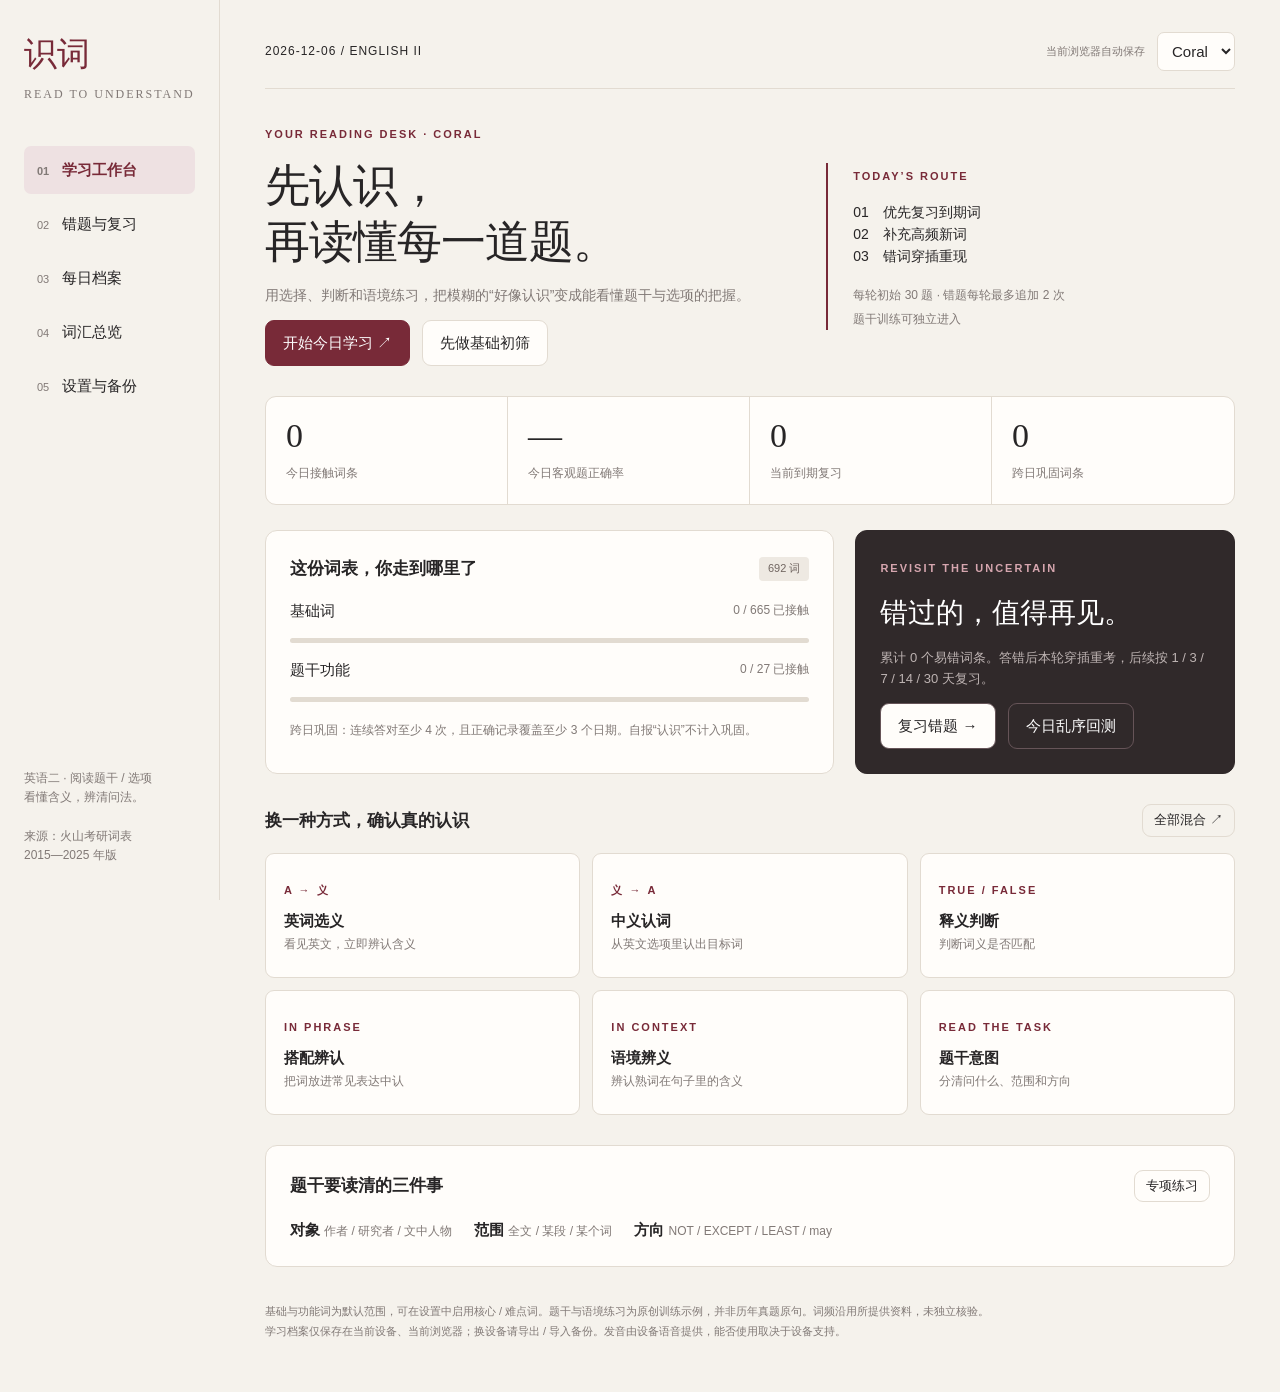
==== exam-workbench/index.html @ 0d731ca4 "Add English II recognition desk with spaced reviews and daily archives" ====
<!doctype html>
<html lang="zh-CN"><head><meta charset="utf-8"><meta name="viewport" content="width=device-width,initial-scale=1"><meta name="theme-color" content="#782a38"><meta name="description" content="英语二题干与选项词汇辨认工作台：基础词、多题型辨认、错题复习、每日档案。"><title>识词 · 英语二阅读工作台</title>
<style>
:root{--paper:#f5f2ec;--white:#fffdfa;--ink:#272526;--muted:#817976;--line:#e2dbd1;--accent:#782a38;--pale:#eee1e2;--green:#366652;--red:#aa3540;--serif:Georgia,'Songti SC','Noto Serif CJK SC',serif}*{box-sizing:border-box}body{margin:0;background:var(--paper);color:var(--ink);font-family:-apple-system,BlinkMacSystemFont,'PingFang SC','Microsoft YaHei',sans-serif;font-size:15px;line-height:1.6}button,input,select{font:inherit}button,a,select{touch-action:manipulation}button{cursor:pointer;border:1px solid var(--line);background:var(--white);color:var(--ink);border-radius:9px;padding:10px 17px;transition:background .15s,transform .15s}button:hover{background:#eee8df}button:focus-visible,a:focus-visible,input:focus-visible,select:focus-visible{outline:3px solid #bc8f65;outline-offset:3px}button:disabled{cursor:default;opacity:.7}button.primary{background:var(--accent);border-color:var(--accent);color:white}button.ghost{background:transparent}button.small{padding:5px 11px;font-size:13px}button.wrong{background:#f7e6e4;border-color:var(--red);color:var(--red)}button.correct{background:#e6efe7;border-color:var(--green);color:var(--green)}a{color:var(--accent)}h1,h2,h3,p{margin-top:0}h1,h2{font-family:var(--serif);font-weight:500}h1{font-size:45px;line-height:1.25;letter-spacing:-1px}h2{font-size:28px}h3{font-size:17px;font-weight:600}small,.muted{color:var(--muted)}small{font-size:12px}.eyebrow{letter-spacing:2px;color:var(--accent);font-size:11px;text-transform:uppercase;font-weight:700}.shell{max-width:1500px;margin:auto;display:grid;grid-template-columns:220px 1fr;min-height:100vh}aside{padding:35px 24px;border-right:1px solid var(--line);display:flex;flex-direction:column;position:sticky;top:0;height:100vh}.brand{font-family:var(--serif);font-size:33px;color:var(--accent);line-height:1.2}.brand span{font-family:inherit;font-size:12px;display:block;letter-spacing:2px;color:var(--muted);margin-top:12px}.nav{display:grid;gap:6px;margin-top:45px}.nav button{text-align:left;border:0;background:transparent;padding:12px 13px;border-radius:7px}.nav button.active{color:var(--accent);background:var(--pale);font-weight:600}.nav em{font-style:normal;color:var(--muted);margin-right:13px;font-size:11px}.side-bottom{margin-top:auto;font-size:12px;color:var(--muted)}select,input{border:1px solid var(--line);background:var(--white);border-radius:7px;color:var(--ink);padding:9px 10px}main{padding:32px 45px 50px;min-width:0}.topline{display:flex;justify-content:space-between;align-items:center;border-bottom:1px solid var(--line);padding-bottom:17px;margin-bottom:37px;gap:12px}.topline .date{font-size:12px;letter-spacing:1px}.row{display:flex;align-items:center;gap:12px;flex-wrap:wrap}.between{justify-content:space-between}.hero{display:grid;grid-template-columns:1.3fr 1fr;gap:30px;align-items:center;margin-bottom:30px}.hero p{color:var(--muted);max-width:490px;font-size:14px}.hero-note{border-left:2px solid var(--accent);padding-left:25px}.stats{display:grid;grid-template-columns:repeat(4,1fr);border:1px solid var(--line);border-radius:11px;background:var(--white);margin:25px 0}.stat{padding:20px;border-right:1px solid var(--line)}.stat:last-child{border:0}.stat strong{font:34px var(--serif);display:block;margin-bottom:5px}.stat span{font-size:12px;color:var(--muted)}.grid{display:grid;grid-template-columns:1.5fr 1fr;gap:21px}.panel{padding:24px;background:var(--white);border:1px solid var(--line);border-radius:12px}.panel.dark{background:#30292a;color:#fff;border-color:#30292a}.dark .muted,.dark small{color:#beb4b3}.dark button{border-color:#665458}.badge{display:inline-block;padding:3px 9px;border-radius:4px;background:#eee9e2;color:#706560;font-size:11px}.badge.red{background:var(--pale);color:var(--accent)}.progress{height:5px;border-radius:6px;background:var(--line);overflow:hidden;margin:15px 0}.progress span{height:100%;background:var(--accent);display:block}.mode-grid{display:grid;grid-template-columns:repeat(3,1fr);gap:12px}.mode{min-height:125px;text-align:left;padding:18px}.mode b{display:block;font-size:15px;margin:8px 0 3px}.mode small{line-height:1.4;display:block}.section{margin-top:30px}.section-head{display:flex;justify-content:space-between;align-items:center;margin-bottom:16px}.section-head h3{margin:0}.line-item{padding:12px 0;border-bottom:1px solid var(--line);display:flex;justify-content:space-between;gap:10px;align-items:center}.line-item:last-child{border:0}.line-item b{font-family:var(--serif);font-size:19px;font-weight:500}.quiz-wrap{max-width:880px;margin:0 auto}.quiz-meta{display:flex;justify-content:space-between;gap:12px;align-items:center;margin-bottom:19px}.quiz{background:var(--white);border:1px solid var(--line);border-radius:14px;padding:35px}.question{text-align:center;font-family:var(--serif);font-size:29px;line-height:1.65;margin:30px 0}.question.word{font-size:53px}.question b{font-weight:600;color:var(--accent);border-bottom:1px solid #bd8d95}.options{display:grid;grid-template-columns:1fr 1fr;gap:12px}.option{text-align:left;padding:17px;display:flex;gap:13px;align-items:center;min-height:74px}.option span{font-size:12px;color:var(--muted);border:1px solid var(--line);width:25px;height:25px;text-align:center;line-height:23px;border-radius:5px;flex-shrink:0}.option b{font-weight:500}.explain{margin-top:24px;padding:20px;background:#f1ede6;border-radius:9px}.explain h3{margin-bottom:7px}.explain p{margin-bottom:8px;font-size:14px}.quiz-foot{display:flex;justify-content:space-between;align-items:center;margin-top:23px;gap:15px}.empty{text-align:center;padding:45px 15px;color:var(--muted)}.table-scroll{overflow:auto}table{width:100%;border-collapse:collapse;font-size:13px}th{text-align:left;color:var(--muted);font-size:11px;font-weight:500;padding:11px;border-bottom:1px solid var(--line);white-space:nowrap}td{padding:13px 11px;border-bottom:1px solid var(--line)}td.wordcell{font:20px var(--serif);color:var(--accent)}.filters{display:flex;gap:9px;flex-wrap:wrap;margin:18px 0}.filters input{flex:1;min-width:140px}.archive-grid{display:grid;grid-template-columns:repeat(3,1fr);gap:14px}.archive-card{text-align:left;padding:20px}.archive-card strong{font:25px var(--serif);display:block}.heatmap{display:flex;gap:4px;margin:18px 0;flex-wrap:wrap}.heat{width:18px;height:23px;background:#e9e2da;border-radius:3px}.heat[data-n="1"]{background:#d4b4b9}.heat[data-n="2"]{background:#ac747e}.heat[data-n="3"]{background:var(--accent)}details{border-bottom:1px solid var(--line);padding:15px 0}summary{cursor:pointer}footer{margin-top:35px;font-size:11px;color:var(--muted);line-height:1.8}.alert{background:#f5dfcf;color:#723810;padding:12px 20px;border-radius:8px;margin-bottom:15px}#toast{position:fixed;bottom:28px;left:50%;transform:translateX(-50%);background:#30292a;color:white;padding:11px 20px;border-radius:9px;z-index:20;box-shadow:0 8px 30px #0002}#toast:empty{display:none}.answerlog{font-size:12px}.answerlog strong{color:var(--red)}.searchnote{margin-bottom:14px;font-size:12px;color:var(--muted)}.note{font-size:13px;color:var(--muted);line-height:1.8}.screen-answer{text-align:center;font-size:20px;padding:15px}.ring{font:50px var(--serif);color:var(--accent)}
@media(max-width:1050px){main{padding:25px}.shell{grid-template-columns:180px 1fr}aside{padding:30px 17px}.hero{grid-template-columns:1fr}.hero-note{display:none}.grid{grid-template-columns:1fr}.mode-grid{grid-template-columns:repeat(2,1fr)}}@media(max-width:650px){.shell{display:block}aside{position:static;height:auto;padding:18px 18px 0;border-right:0}.brand{font-size:27px}.brand span{display:inline;font-size:9px;margin-left:12px}.nav{display:flex;overflow:auto;margin-top:20px;border-bottom:1px solid var(--line);gap:0}.nav button{flex-shrink:0;border-radius:0;padding:12px;font-size:13px}.nav em,.side-bottom{display:none}main{padding:20px 16px}.topline{margin-bottom:25px}.topline .date{font-size:10px}h1{font-size:36px}.stats{margin:20px 0}.stat{padding:13px 8px}.stat strong{font-size:28px}.stat span{font-size:10px}.panel{padding:20px}.mode-grid{gap:9px}.mode{padding:14px;min-height:120px}.quiz{padding:22px 17px}.question{font-size:23px}.question.word{font-size:41px}.options{grid-template-columns:1fr}.option{min-height:60px;padding:12px}.quiz-foot{flex-wrap:wrap}.archive-grid{grid-template-columns:repeat(2,1fr)}.quiz-meta{font-size:12px}.hero{gap:0;margin-bottom:20px}.note{font-size:12px}}
</style></head><body><div class="shell"><aside><div class="brand">识词<span>READ TO UNDERSTAND</span></div><nav class="nav" aria-label="主导航"><button data-page="home" class="active"><em>01</em>学习工作台</button><button data-page="mistakes"><em>02</em>错题与复习</button><button data-page="archive"><em>03</em>每日档案</button><button data-page="lexicon"><em>04</em>词汇总览</button><button data-page="settings"><em>05</em>设置与备份</button></nav><div class="side-bottom">英语二 · 阅读题干 / 选项<br>看懂含义，辨清问法。<br><br>来源：火山考研词表<br>2015—2025 年版</div></aside><main><div class="topline"><span class="date" id="today-label"></span><div class="row"><span id="storage-label" class="muted" style="font-size:11px">当前浏览器自动保存</span><select id="profile" aria-label="切换学习者"><option>Coral</option><option>K</option></select></div></div><div id="warning"></div><div id="app"><div class="empty">正在载入词表……</div></div><footer>基础与功能词为默认范围，可在设置中启用核心 / 难点词。题干与语境练习为原创训练示例，并非历年真题原句。词频沿用所提供资料，未独立核验。<br>学习档案仅保存在当前设备、当前浏览器；换设备请导出 / 导入备份。发音由设备语音提供，能否使用取决于设备支持。</footer></main></div><div id="toast" role="status" aria-live="polite"></div><input id="import-file" type="file" accept="application/json,.json" hidden><script src="content.js"></script><script src="app.js"></script></body></html>
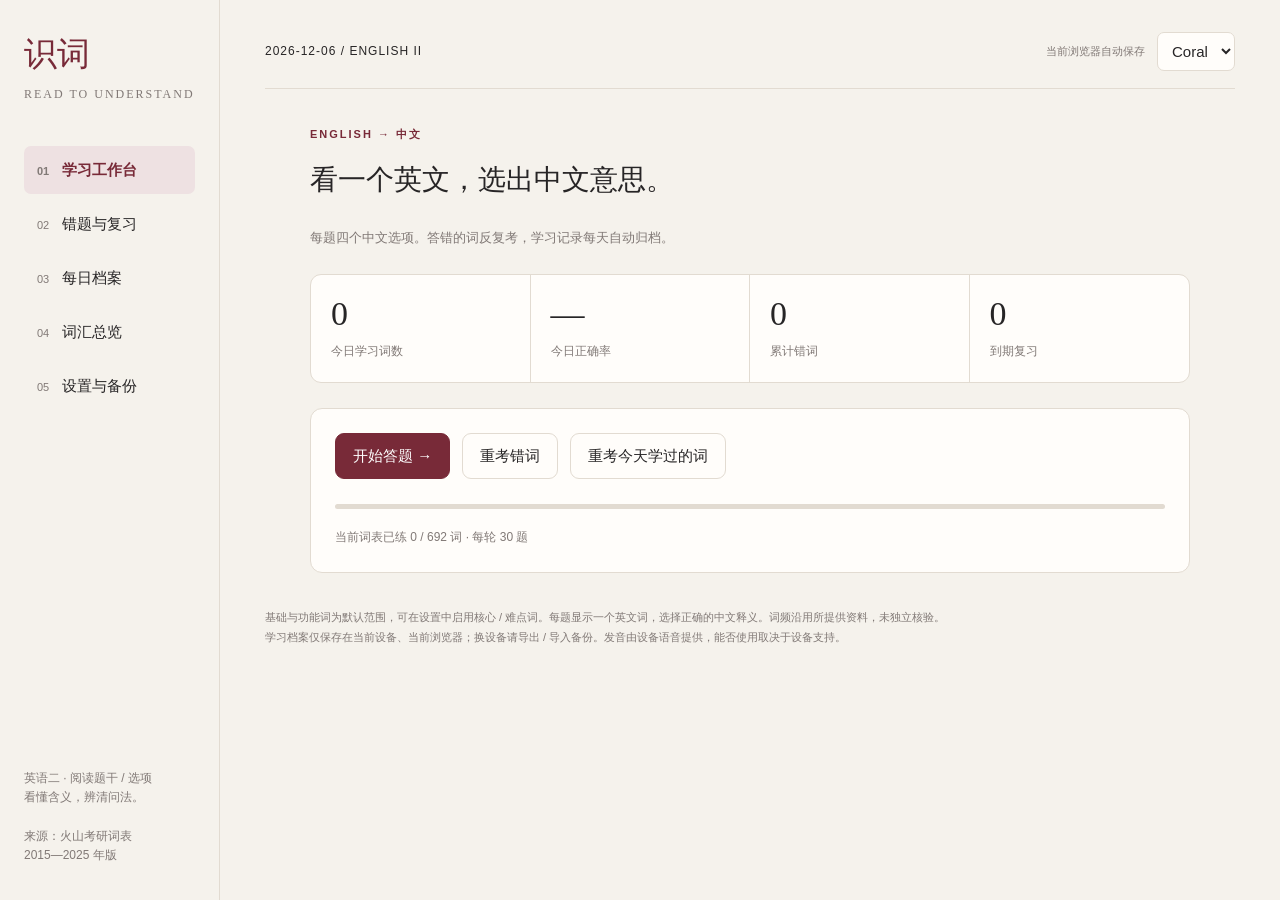
==== commit 0562c173: "Simplify recognition practice to one English word and four Chinese meanings" ====
--- a/exam-workbench/index.html
+++ b/exam-workbench/index.html
@@ -1,6 +1,6 @@
 <!doctype html>
-<html lang="zh-CN"><head><meta charset="utf-8"><meta name="viewport" content="width=device-width,initial-scale=1"><meta name="theme-color" content="#782a38"><meta name="description" content="英语二题干与选项词汇辨认工作台：基础词、多题型辨认、错题复习、每日档案。"><title>识词 · 英语二阅读工作台</title>
+<html lang="zh-CN"><head><meta charset="utf-8"><meta name="viewport" content="width=device-width,initial-scale=1"><meta name="theme-color" content="#782a38"><meta name="description" content="英语二题干与选项词汇辨认工作台：一个英文词、四个中文释义、错题复习与每日档案。"><title>识词 · 英语二阅读工作台</title>
 <style>
 :root{--paper:#f5f2ec;--white:#fffdfa;--ink:#272526;--muted:#817976;--line:#e2dbd1;--accent:#782a38;--pale:#eee1e2;--green:#366652;--red:#aa3540;--serif:Georgia,'Songti SC','Noto Serif CJK SC',serif}*{box-sizing:border-box}body{margin:0;background:var(--paper);color:var(--ink);font-family:-apple-system,BlinkMacSystemFont,'PingFang SC','Microsoft YaHei',sans-serif;font-size:15px;line-height:1.6}button,input,select{font:inherit}button,a,select{touch-action:manipulation}button{cursor:pointer;border:1px solid var(--line);background:var(--white);color:var(--ink);border-radius:9px;padding:10px 17px;transition:background .15s,transform .15s}button:hover{background:#eee8df}button:focus-visible,a:focus-visible,input:focus-visible,select:focus-visible{outline:3px solid #bc8f65;outline-offset:3px}button:disabled{cursor:default;opacity:.7}button.primary{background:var(--accent);border-color:var(--accent);color:white}button.ghost{background:transparent}button.small{padding:5px 11px;font-size:13px}button.wrong{background:#f7e6e4;border-color:var(--red);color:var(--red)}button.correct{background:#e6efe7;border-color:var(--green);color:var(--green)}a{color:var(--accent)}h1,h2,h3,p{margin-top:0}h1,h2{font-family:var(--serif);font-weight:500}h1{font-size:45px;line-height:1.25;letter-spacing:-1px}h2{font-size:28px}h3{font-size:17px;font-weight:600}small,.muted{color:var(--muted)}small{font-size:12px}.eyebrow{letter-spacing:2px;color:var(--accent);font-size:11px;text-transform:uppercase;font-weight:700}.shell{max-width:1500px;margin:auto;display:grid;grid-template-columns:220px 1fr;min-height:100vh}aside{padding:35px 24px;border-right:1px solid var(--line);display:flex;flex-direction:column;position:sticky;top:0;height:100vh}.brand{font-family:var(--serif);font-size:33px;color:var(--accent);line-height:1.2}.brand span{font-family:inherit;font-size:12px;display:block;letter-spacing:2px;color:var(--muted);margin-top:12px}.nav{display:grid;gap:6px;margin-top:45px}.nav button{text-align:left;border:0;background:transparent;padding:12px 13px;border-radius:7px}.nav button.active{color:var(--accent);background:var(--pale);font-weight:600}.nav em{font-style:normal;color:var(--muted);margin-right:13px;font-size:11px}.side-bottom{margin-top:auto;font-size:12px;color:var(--muted)}select,input{border:1px solid var(--line);background:var(--white);border-radius:7px;color:var(--ink);padding:9px 10px}main{padding:32px 45px 50px;min-width:0}.topline{display:flex;justify-content:space-between;align-items:center;border-bottom:1px solid var(--line);padding-bottom:17px;margin-bottom:37px;gap:12px}.topline .date{font-size:12px;letter-spacing:1px}.row{display:flex;align-items:center;gap:12px;flex-wrap:wrap}.between{justify-content:space-between}.hero{display:grid;grid-template-columns:1.3fr 1fr;gap:30px;align-items:center;margin-bottom:30px}.hero p{color:var(--muted);max-width:490px;font-size:14px}.hero-note{border-left:2px solid var(--accent);padding-left:25px}.stats{display:grid;grid-template-columns:repeat(4,1fr);border:1px solid var(--line);border-radius:11px;background:var(--white);margin:25px 0}.stat{padding:20px;border-right:1px solid var(--line)}.stat:last-child{border:0}.stat strong{font:34px var(--serif);display:block;margin-bottom:5px}.stat span{font-size:12px;color:var(--muted)}.grid{display:grid;grid-template-columns:1.5fr 1fr;gap:21px}.panel{padding:24px;background:var(--white);border:1px solid var(--line);border-radius:12px}.panel.dark{background:#30292a;color:#fff;border-color:#30292a}.dark .muted,.dark small{color:#beb4b3}.dark button{border-color:#665458}.badge{display:inline-block;padding:3px 9px;border-radius:4px;background:#eee9e2;color:#706560;font-size:11px}.badge.red{background:var(--pale);color:var(--accent)}.progress{height:5px;border-radius:6px;background:var(--line);overflow:hidden;margin:15px 0}.progress span{height:100%;background:var(--accent);display:block}.mode-grid{display:grid;grid-template-columns:repeat(3,1fr);gap:12px}.mode{min-height:125px;text-align:left;padding:18px}.mode b{display:block;font-size:15px;margin:8px 0 3px}.mode small{line-height:1.4;display:block}.section{margin-top:30px}.section-head{display:flex;justify-content:space-between;align-items:center;margin-bottom:16px}.section-head h3{margin:0}.line-item{padding:12px 0;border-bottom:1px solid var(--line);display:flex;justify-content:space-between;gap:10px;align-items:center}.line-item:last-child{border:0}.line-item b{font-family:var(--serif);font-size:19px;font-weight:500}.quiz-wrap{max-width:880px;margin:0 auto}.quiz-meta{display:flex;justify-content:space-between;gap:12px;align-items:center;margin-bottom:19px}.quiz{background:var(--white);border:1px solid var(--line);border-radius:14px;padding:35px}.question{text-align:center;font-family:var(--serif);font-size:29px;line-height:1.65;margin:30px 0}.question.word{font-size:53px}.question b{font-weight:600;color:var(--accent);border-bottom:1px solid #bd8d95}.options{display:grid;grid-template-columns:1fr 1fr;gap:12px}.option{text-align:left;padding:17px;display:flex;gap:13px;align-items:center;min-height:74px}.option span{font-size:12px;color:var(--muted);border:1px solid var(--line);width:25px;height:25px;text-align:center;line-height:23px;border-radius:5px;flex-shrink:0}.option b{font-weight:500}.explain{margin-top:24px;padding:20px;background:#f1ede6;border-radius:9px}.explain h3{margin-bottom:7px}.explain p{margin-bottom:8px;font-size:14px}.quiz-foot{display:flex;justify-content:space-between;align-items:center;margin-top:23px;gap:15px}.empty{text-align:center;padding:45px 15px;color:var(--muted)}.table-scroll{overflow:auto}table{width:100%;border-collapse:collapse;font-size:13px}th{text-align:left;color:var(--muted);font-size:11px;font-weight:500;padding:11px;border-bottom:1px solid var(--line);white-space:nowrap}td{padding:13px 11px;border-bottom:1px solid var(--line)}td.wordcell{font:20px var(--serif);color:var(--accent)}.filters{display:flex;gap:9px;flex-wrap:wrap;margin:18px 0}.filters input{flex:1;min-width:140px}.archive-grid{display:grid;grid-template-columns:repeat(3,1fr);gap:14px}.archive-card{text-align:left;padding:20px}.archive-card strong{font:25px var(--serif);display:block}.heatmap{display:flex;gap:4px;margin:18px 0;flex-wrap:wrap}.heat{width:18px;height:23px;background:#e9e2da;border-radius:3px}.heat[data-n="1"]{background:#d4b4b9}.heat[data-n="2"]{background:#ac747e}.heat[data-n="3"]{background:var(--accent)}details{border-bottom:1px solid var(--line);padding:15px 0}summary{cursor:pointer}footer{margin-top:35px;font-size:11px;color:var(--muted);line-height:1.8}.alert{background:#f5dfcf;color:#723810;padding:12px 20px;border-radius:8px;margin-bottom:15px}#toast{position:fixed;bottom:28px;left:50%;transform:translateX(-50%);background:#30292a;color:white;padding:11px 20px;border-radius:9px;z-index:20;box-shadow:0 8px 30px #0002}#toast:empty{display:none}.answerlog{font-size:12px}.answerlog strong{color:var(--red)}.searchnote{margin-bottom:14px;font-size:12px;color:var(--muted)}.note{font-size:13px;color:var(--muted);line-height:1.8}.screen-answer{text-align:center;font-size:20px;padding:15px}.ring{font:50px var(--serif);color:var(--accent)}
 @media(max-width:1050px){main{padding:25px}.shell{grid-template-columns:180px 1fr}aside{padding:30px 17px}.hero{grid-template-columns:1fr}.hero-note{display:none}.grid{grid-template-columns:1fr}.mode-grid{grid-template-columns:repeat(2,1fr)}}@media(max-width:650px){.shell{display:block}aside{position:static;height:auto;padding:18px 18px 0;border-right:0}.brand{font-size:27px}.brand span{display:inline;font-size:9px;margin-left:12px}.nav{display:flex;overflow:auto;margin-top:20px;border-bottom:1px solid var(--line);gap:0}.nav button{flex-shrink:0;border-radius:0;padding:12px;font-size:13px}.nav em,.side-bottom{display:none}main{padding:20px 16px}.topline{margin-bottom:25px}.topline .date{font-size:10px}h1{font-size:36px}.stats{margin:20px 0}.stat{padding:13px 8px}.stat strong{font-size:28px}.stat span{font-size:10px}.panel{padding:20px}.mode-grid{gap:9px}.mode{padding:14px;min-height:120px}.quiz{padding:22px 17px}.question{font-size:23px}.question.word{font-size:41px}.options{grid-template-columns:1fr}.option{min-height:60px;padding:12px}.quiz-foot{flex-wrap:wrap}.archive-grid{grid-template-columns:repeat(2,1fr)}.quiz-meta{font-size:12px}.hero{gap:0;margin-bottom:20px}.note{font-size:12px}}
-</style></head><body><div class="shell"><aside><div class="brand">识词<span>READ TO UNDERSTAND</span></div><nav class="nav" aria-label="主导航"><button data-page="home" class="active"><em>01</em>学习工作台</button><button data-page="mistakes"><em>02</em>错题与复习</button><button data-page="archive"><em>03</em>每日档案</button><button data-page="lexicon"><em>04</em>词汇总览</button><button data-page="settings"><em>05</em>设置与备份</button></nav><div class="side-bottom">英语二 · 阅读题干 / 选项<br>看懂含义，辨清问法。<br><br>来源：火山考研词表<br>2015—2025 年版</div></aside><main><div class="topline"><span class="date" id="today-label"></span><div class="row"><span id="storage-label" class="muted" style="font-size:11px">当前浏览器自动保存</span><select id="profile" aria-label="切换学习者"><option>Coral</option><option>K</option></select></div></div><div id="warning"></div><div id="app"><div class="empty">正在载入词表……</div></div><footer>基础与功能词为默认范围，可在设置中启用核心 / 难点词。题干与语境练习为原创训练示例，并非历年真题原句。词频沿用所提供资料，未独立核验。<br>学习档案仅保存在当前设备、当前浏览器；换设备请导出 / 导入备份。发音由设备语音提供，能否使用取决于设备支持。</footer></main></div><div id="toast" role="status" aria-live="polite"></div><input id="import-file" type="file" accept="application/json,.json" hidden><script src="content.js"></script><script src="app.js"></script></body></html>
+</style></head><body><div class="shell"><aside><div class="brand">识词<span>READ TO UNDERSTAND</span></div><nav class="nav" aria-label="主导航"><button data-page="home" class="active"><em>01</em>学习工作台</button><button data-page="mistakes"><em>02</em>错题与复习</button><button data-page="archive"><em>03</em>每日档案</button><button data-page="lexicon"><em>04</em>词汇总览</button><button data-page="settings"><em>05</em>设置与备份</button></nav><div class="side-bottom">英语二 · 阅读题干 / 选项<br>看懂含义，辨清问法。<br><br>来源：火山考研词表<br>2015—2025 年版</div></aside><main><div class="topline"><span class="date" id="today-label"></span><div class="row"><span id="storage-label" class="muted" style="font-size:11px">当前浏览器自动保存</span><select id="profile" aria-label="切换学习者"><option>Coral</option><option>K</option></select></div></div><div id="warning"></div><div id="app"><div class="empty">正在载入词表……</div></div><footer>基础与功能词为默认范围，可在设置中启用核心 / 难点词。每题显示一个英文词，选择正确的中文释义。词频沿用所提供资料，未独立核验。<br>学习档案仅保存在当前设备、当前浏览器；换设备请导出 / 导入备份。发音由设备语音提供，能否使用取决于设备支持。</footer></main></div><div id="toast" role="status" aria-live="polite"></div><input id="import-file" type="file" accept="application/json,.json" hidden><script src="app.js?v=2"></script></body></html>
